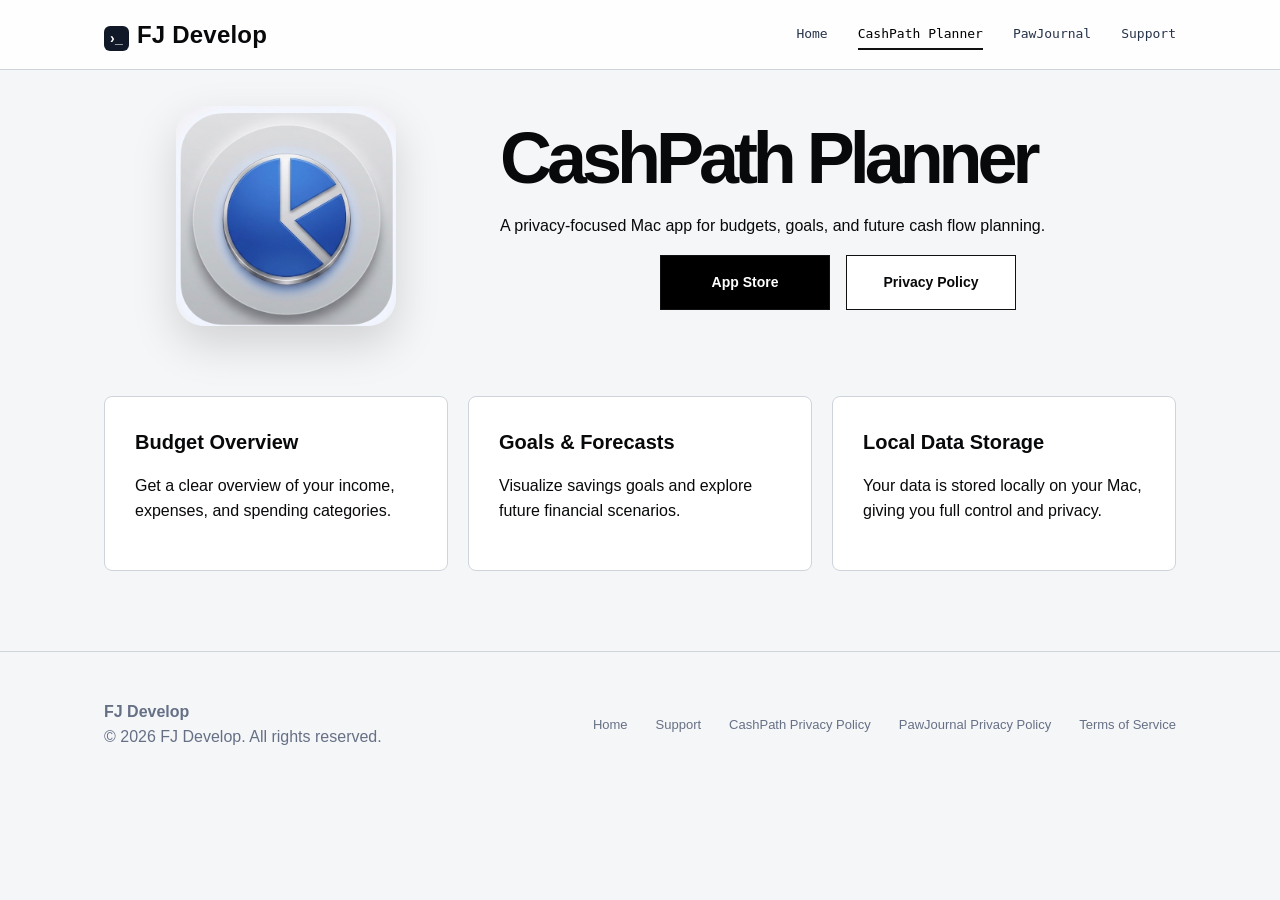
==== cashpath.html @ 4671a80c "Homepage Hjemmeside" ====
<!DOCTYPE html>
<html lang="en">
<head>
<meta charset="UTF-8">
<meta name="viewport" content="width=device-width, initial-scale=1.0">
<title>CashPath Planner | FJ Develop</title>
<meta name="description" content="FJ Develop creates privacy-focused applications with clean, modern design.">
<link rel="stylesheet" href="css/style.css">
<script defer src="js/main.js"></script>
</head>
<body>
<header class="header">
  <nav class="nav">
    <a class="logo" href="index.html"><span class="logo-mark">›_</span>FJ Develop</a>
    <div class="nav-links">
      <a href="index.html" class="">Home</a>
<a href="cashpath.html" class="active">CashPath Planner</a>
<a href="pawjournal.html" class="">PawJournal</a>
<a href="support.html" class="">Support</a>
    </div>
  </nav>
</header>

<main class="container">
<section class="app-detail">
  <div><img class="app-icon" src="assets/cashpath-icon.jpg" alt="CashPath Planner app icon"></div>
  <div>
    <h1>CashPath Planner</h1>
    <p>A privacy-focused Mac app for budgets, goals, and future cash flow planning.</p>
    <div class="actions">
      <a class="button primary" href="#">App Store</a>
      <a class="button" href="privacy-cashpath.html">Privacy Policy</a>
    </div>
  </div>
</section>

<section class="feature-list">
  <div class="feature"><h3>Budget Overview</h3><p>Get a clear overview of your income, expenses, and spending categories.</p></div>
  <div class="feature"><h3>Goals & Forecasts</h3><p>Visualize savings goals and explore future financial scenarios.</p></div>
  <div class="feature"><h3>Local Data Storage</h3><p>Your data is stored locally on your Mac, giving you full control and privacy.</p></div>
</section>
</main>

<footer class="footer">
  <div class="container">
    <div><strong>FJ Develop</strong><br>© 2026 FJ Develop. All rights reserved.</div>
    <div class="footer-links">
      <a href="index.html">Home</a>
      <a href="support.html">Support</a>
      <a href="privacy-cashpath.html">CashPath Privacy Policy</a>
      <a href="privacy-pawjournal.html">PawJournal Privacy Policy</a>
      <a href="terms.html">Terms of Service</a>
    </div>
  </div>
</footer>
</body>
</html>
---- css/style.css ----
:root{
  --bg:#f5f6f8;
  --surface:#ffffff;
  --surface-soft:#eef0f3;
  --text:#08090b;
  --muted:#34445c;
  --line:#cfd4dc;
  --dark:#000;
  --radius:10px;
  --max:1120px;
}
*{box-sizing:border-box}
html{scroll-behavior:smooth}
body{
  margin:0;
  font-family:-apple-system,BlinkMacSystemFont,"SF Pro Display","SF Pro Text",Segoe UI,Roboto,Arial,sans-serif;
  background:var(--bg);
  color:var(--text);
  line-height:1.55;
}
a{color:inherit;text-decoration:none}
img{max-width:100%;display:block}
.header{
  position:sticky;top:0;z-index:20;
  background:rgba(255,255,255,.86);
  backdrop-filter:blur(18px);
  border-bottom:1px solid var(--line);
}
.nav{
  max-width:var(--max);
  margin:auto;
  padding:16px 24px;
  display:flex;
  justify-content:space-between;
  align-items:center;
  gap:24px;
}
.logo{
  font-weight:800;
  font-size:24px;
  letter-spacing:.2px;
}
.logo.small{font-size:15px}
.logo-mark{
  display:inline-grid;
  place-items:center;
  width:25px;height:25px;
  border-radius:6px;
  background:#111827;color:white;
  margin-right:8px;
  font-size:14px;
}
.nav-links{
  display:flex;
  gap:30px;
  align-items:center;
  font-family:ui-monospace,SFMono-Regular,Menlo,Monaco,Consolas,monospace;
  font-size:13px;
}
.nav-links a{color:#263349;border-bottom:2px solid transparent;padding:4px 0}
.nav-links a.active,.nav-links a:hover{border-color:#111;color:#000}
.container{max-width:var(--max);margin:auto;padding:0 24px}
.hero{
  text-align:center;
  padding:84px 24px 92px;
}
.badge{
  display:inline-flex;
  align-items:center;
  gap:8px;
  background:#e9ebef;
  border-radius:999px;
  padding:7px 14px;
  font-family:ui-monospace,SFMono-Regular,Menlo,Monaco,Consolas,monospace;
  font-size:12px;
  color:#111827;
  margin-bottom:24px;
}
.hero h1{
  max-width:760px;
  margin:0 auto 18px;
  font-size:clamp(36px,6vw,62px);
  line-height:1.03;
  letter-spacing:-.06em;
}
.hero p{
  max-width:650px;
  margin:0 auto 38px;
  color:#1f2d45;
  font-size:18px;
}
.actions{display:flex;gap:16px;justify-content:center;flex-wrap:wrap}
.button{
  display:inline-flex;
  justify-content:center;
  align-items:center;
  min-width:170px;
  padding:16px 24px;
  border:1px solid #111;
  font-weight:700;
  font-size:14px;
  background:white;
}
.button.primary{background:#000;color:white}
.section{padding:64px 0}
.app-grid{
  display:grid;
  grid-template-columns:1.15fr .85fr;
  gap:24px;
  margin-bottom:72px;
}
.app-grid.reverse{grid-template-columns:.85fr 1.15fr}
.panel{
  background:var(--surface);
  border:1px solid var(--line);
  border-radius:8px;
  min-height:350px;
}
.app-card{
  padding:46px;
  display:flex;
  flex-direction:column;
  justify-content:center;
}
.app-card h2{
  font-size:34px;
  letter-spacing:-.04em;
  margin:0 0 20px;
}
.app-card p{font-size:17px;color:#1f2d45;max-width:560px}
.tags{display:flex;flex-wrap:wrap;gap:12px;margin:34px 0}
.tag{
  font-family:ui-monospace,SFMono-Regular,Menlo,Monaco,Consolas,monospace;
  font-size:12px;
  background:#eef0f3;
  padding:7px 14px;
}
.mini-links{
  display:flex;gap:24px;flex-wrap:wrap;
  margin-top:28px;
  font-family:ui-monospace,SFMono-Regular,Menlo,Monaco,Consolas,monospace;
  font-size:12px;
}
.mini-links a:hover{text-decoration:underline}
.icon-panel{
  display:grid;
  place-items:center;
  background:#f0f1f4;
}
.app-icon{
  width:170px;
  height:170px;
  object-fit:cover;
  border-radius:28px;
  box-shadow:0 18px 45px rgba(0,0,0,.15);
}
.benefits-wrap{
  background:#f0f1f4;
  padding:72px 0;
}
.center-title{text-align:center;font-size:28px;margin:0 0 42px;letter-spacing:-.03em}
.benefits{
  display:grid;
  grid-template-columns:repeat(3,1fr);
  gap:24px;
}
.benefit{
  background:white;
  border:1px solid var(--line);
  padding:32px;
  min-height:170px;
}
.benefit .ico{font-size:24px}
.benefit h3{font-size:22px;margin:18px 0 8px}
.benefit p{color:#34445c;margin:0}
.cta{
  background:#000;
  color:white;
  border-radius:8px;
  text-align:center;
  padding:62px 28px;
  margin:72px 0;
}
.cta h2{font-size:32px;letter-spacing:-.04em;margin:0 0 14px}
.cta p{max-width:620px;margin:0 auto 28px;color:#f1f5f9}
.email-box{
  display:inline-flex;
  background:white;color:#111;
  padding:14px 34px;
  font-family:ui-monospace,SFMono-Regular,Menlo,Monaco,Consolas,monospace;
}
.footer{
  border-top:1px solid var(--line);
  padding:48px 0;
  color:#667085;
}
.footer .container{
  display:flex;
  justify-content:space-between;
  gap:20px;
  flex-wrap:wrap;
  align-items:center;
}
.footer-links{display:flex;gap:28px;flex-wrap:wrap;font-size:13px}
.footer a:hover{text-decoration:underline}
.page-hero{
  padding:80px 0 42px;
  position:relative;
}
.page-hero h1{
  font-size:clamp(40px,7vw,64px);
  letter-spacing:-.06em;
  margin:0 0 8px;
}
.page-hero p{font-size:20px;color:#34445c;margin:0 0 28px}
.rule{width:95px;height:1px;background:#9ca3af}
.doc-card{
  position:relative;
  background:white;
  border:1px solid var(--line);
  border-radius:8px;
  padding:56px;
  max-width:880px;
  margin-bottom:100px;
  box-shadow:0 10px 25px rgba(15,23,42,.04);
}
.doc-card h2{font-size:24px;margin:42px 0 16px;letter-spacing:-.03em}
.doc-card h2:first-of-type{margin-top:0}
.doc-card p,.doc-card li{font-size:16px;color:#1f2937}
.doc-card ul{padding-left:24px}
.updated{
  font-family:ui-monospace,SFMono-Regular,Menlo,Monaco,Consolas,monospace;
  margin-bottom:42px;
}
.notice{
  margin-top:52px;
  background:#f0f1f4;
  border-left:4px solid #111;
  padding:30px;
  border-radius:4px;
}
.support-grid{
  display:grid;
  grid-template-columns:1fr 1fr;
  gap:28px;
  margin:50px 0;
}
.support-card{
  background:white;
  border:1px solid var(--line);
  border-radius:8px;
  padding:52px;
}
.support-card h2{font-size:34px;margin:0 0 20px;letter-spacing:-.04em}
.tip{
  background:#f0f1f4;
  border:1px solid #d7dce3;
  border-radius:6px;
  padding:20px;
  margin:28px 0;
}
.stats-grid{
  display:grid;
  grid-template-columns:repeat(3,1fr);
  gap:24px;
  margin:30px 0 70px;
}
.stat{
  text-align:center;
  border:1px solid var(--line);
  border-radius:8px;
  padding:34px;
  background:#f8f9fb;
}
.wide-banner{
  min-height:330px;
  border:1px solid var(--line);
  border-radius:8px;
  background:linear-gradient(90deg,#e7e9ec,#fff,#d8dadd);
  display:flex;
  align-items:flex-end;
  padding:56px;
  margin-bottom:90px;
}
.wide-banner h2{font-size:34px;margin:0 0 10px}
.app-detail{
  display:grid;
  grid-template-columns:.7fr 1.3fr;
  gap:32px;
  align-items:center;
  padding:36px 0 70px;
}
.app-detail .app-icon{width:220px;height:220px;margin:auto}
.app-detail h1{
  font-size:clamp(42px,7vw,72px);
  line-height:1;
  letter-spacing:-.07em;
  margin:0 0 20px;
}
.feature-list{
  display:grid;
  grid-template-columns:repeat(3,1fr);
  gap:20px;
  margin-bottom:80px;
}
.feature{
  background:white;border:1px solid var(--line);border-radius:8px;padding:30px;
}
.feature h3{margin:0 0 10px;font-size:20px}
@media(max-width:800px){
  .nav{align-items:flex-start}
  .nav-links{gap:14px;font-size:11px;flex-wrap:wrap;justify-content:flex-end}
  .app-grid,.app-grid.reverse,.support-grid,.stats-grid,.benefits,.feature-list,.app-detail{grid-template-columns:1fr}
  .app-card,.support-card,.doc-card{padding:30px}
  .hero{padding-top:56px}
  .footer .container{align-items:flex-start;flex-direction:column}
}

/* v2 Apple-ready polish */
.footer a[href^='mailto:']{display:none}.privacy-list{margin-top:10px}.doc-card h2{color:#111827}
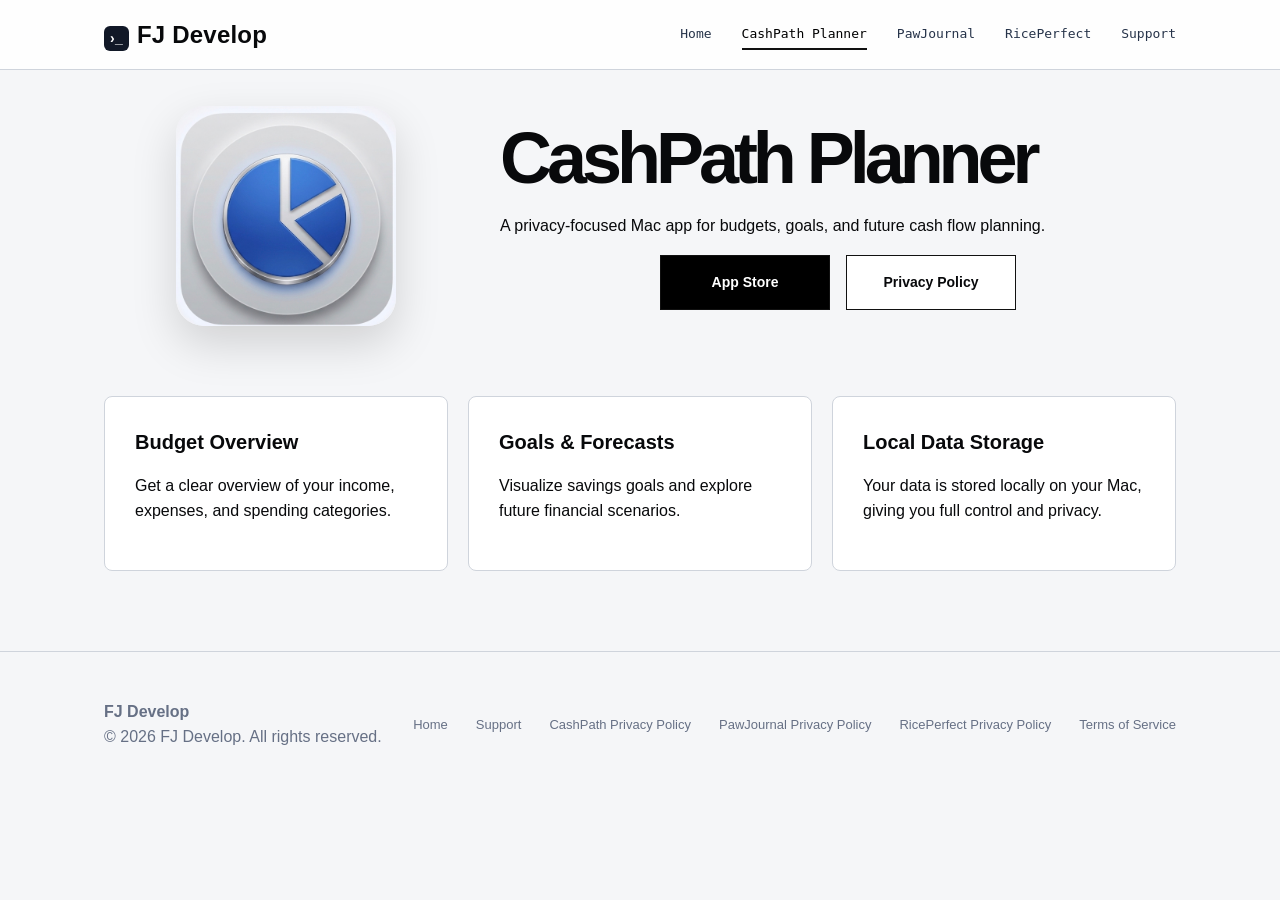
==== commit 1663e373: "ny ny hjemmeside" ====
--- a/cashpath.html
+++ b/cashpath.html
@@ -16,6 +16,7 @@
       <a href="index.html" class="">Home</a>
 <a href="cashpath.html" class="active">CashPath Planner</a>
 <a href="pawjournal.html" class="">PawJournal</a>
+<a href="riceperfect.html" class="">RicePerfect</a>
 <a href="support.html" class="">Support</a>
     </div>
   </nav>
@@ -49,9 +50,10 @@
       <a href="support.html">Support</a>
       <a href="privacy-cashpath.html">CashPath Privacy Policy</a>
       <a href="privacy-pawjournal.html">PawJournal Privacy Policy</a>
+      <a href="privacy-riceperfect.html">RicePerfect Privacy Policy</a>
       <a href="terms.html">Terms of Service</a>
     </div>
   </div>
 </footer>
 </body>
-</html>+</html>
--- a/css/style.css
+++ b/css/style.css
@@ -242,7 +242,7 @@
 }
 .support-grid{
   display:grid;
-  grid-template-columns:1fr 1fr;
+  grid-template-columns:repeat(3,1fr);
   gap:28px;
   margin:50px 0;
 }
@@ -250,9 +250,9 @@
   background:white;
   border:1px solid var(--line);
   border-radius:8px;
-  padding:52px;
-}
-.support-card h2{font-size:34px;margin:0 0 20px;letter-spacing:-.04em}
+  padding:36px;
+}
+.support-card h2{font-size:30px;margin:0 0 20px;letter-spacing:-.04em}
 .tip{
   background:#f0f1f4;
   border:1px solid #d7dce3;
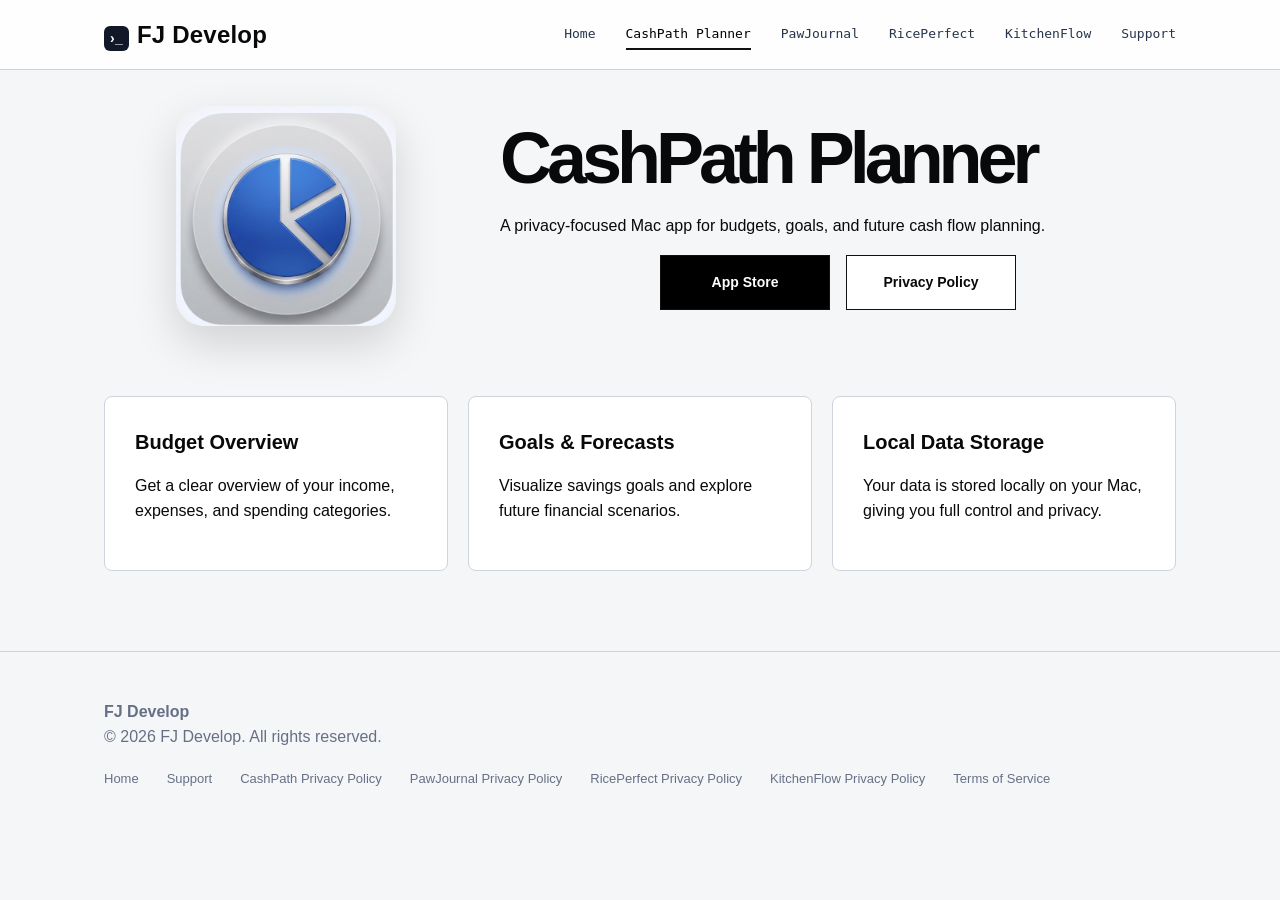
==== commit f0d87176: "Add KitchenFlow to website" ====
--- a/cashpath.html
+++ b/cashpath.html
@@ -17,6 +17,7 @@
 <a href="cashpath.html" class="active">CashPath Planner</a>
 <a href="pawjournal.html" class="">PawJournal</a>
 <a href="riceperfect.html" class="">RicePerfect</a>
+<a href="kitchenflow.html" class="">KitchenFlow</a>
 <a href="support.html" class="">Support</a>
     </div>
   </nav>
@@ -51,6 +52,7 @@
       <a href="privacy-cashpath.html">CashPath Privacy Policy</a>
       <a href="privacy-pawjournal.html">PawJournal Privacy Policy</a>
       <a href="privacy-riceperfect.html">RicePerfect Privacy Policy</a>
+      <a href="privacy-kitchenflow.html">KitchenFlow Privacy Policy</a>
       <a href="terms.html">Terms of Service</a>
     </div>
   </div>
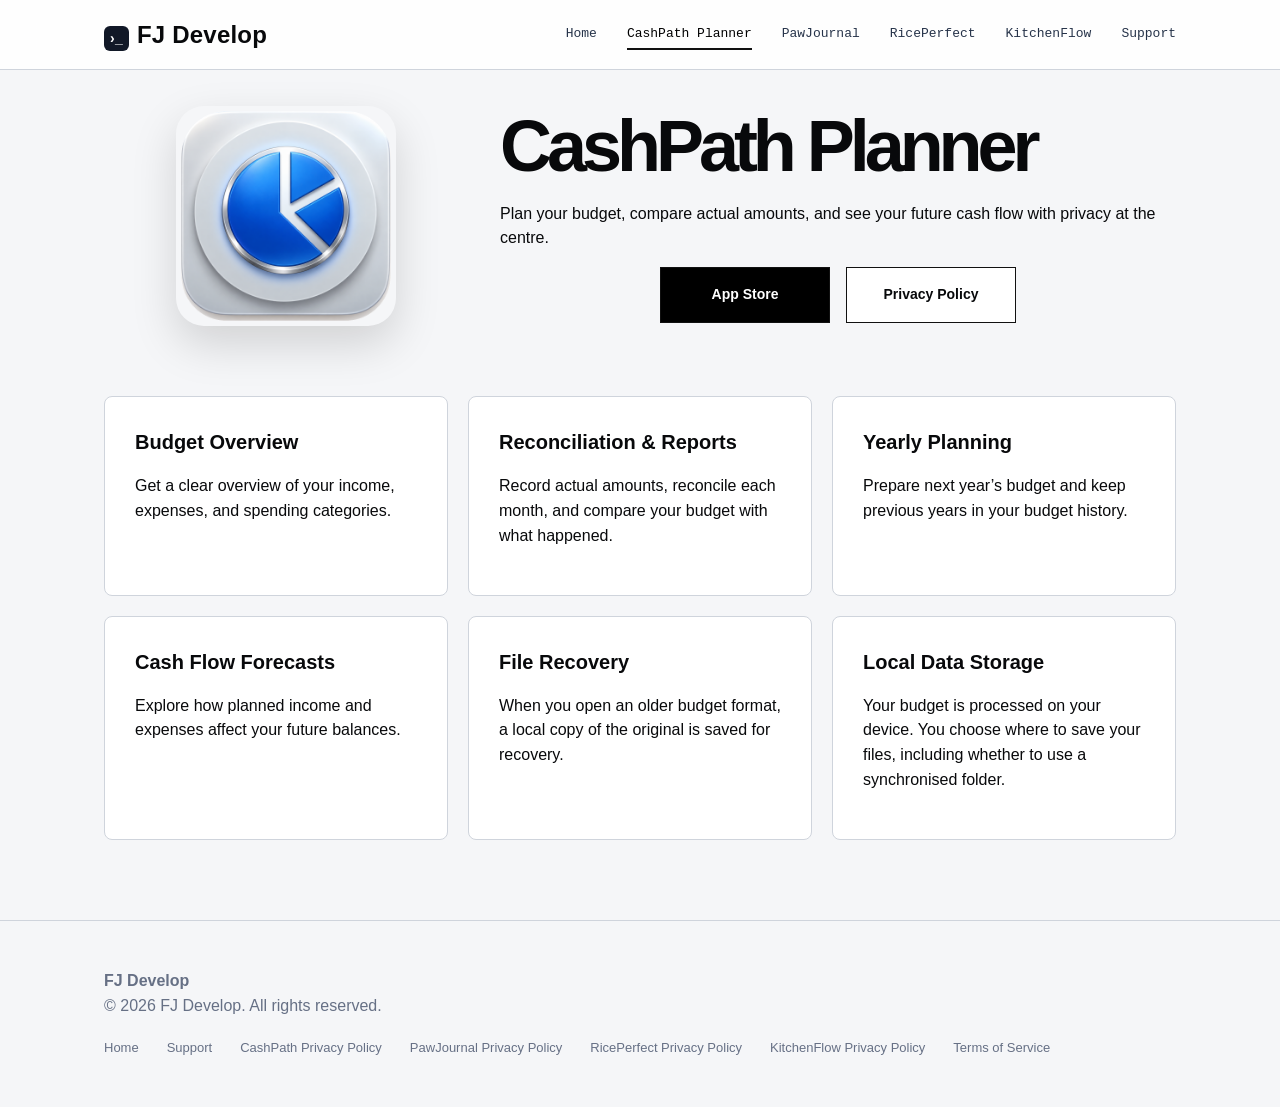
==== commit 04f88f4f: "Update CashPath website privacy details, features and app icon" ====
--- a/cashpath.html
+++ b/cashpath.html
@@ -25,10 +25,10 @@
 
 <main class="container">
 <section class="app-detail">
-  <div><img class="app-icon" src="assets/cashpath-icon.jpg" alt="CashPath Planner app icon"></div>
+  <div><img class="app-icon" src="assets/cashpath-icon-1024.png" alt="CashPath Planner app icon"></div>
   <div>
     <h1>CashPath Planner</h1>
-    <p>A privacy-focused Mac app for budgets, goals, and future cash flow planning.</p>
+    <p>Plan your budget, compare actual amounts, and see your future cash flow with privacy at the centre.</p>
     <div class="actions">
       <a class="button primary" href="#">App Store</a>
       <a class="button" href="privacy-cashpath.html">Privacy Policy</a>
@@ -38,8 +38,11 @@
 
 <section class="feature-list">
   <div class="feature"><h3>Budget Overview</h3><p>Get a clear overview of your income, expenses, and spending categories.</p></div>
-  <div class="feature"><h3>Goals & Forecasts</h3><p>Visualize savings goals and explore future financial scenarios.</p></div>
-  <div class="feature"><h3>Local Data Storage</h3><p>Your data is stored locally on your Mac, giving you full control and privacy.</p></div>
+  <div class="feature"><h3>Reconciliation & Reports</h3><p>Record actual amounts, reconcile each month, and compare your budget with what happened.</p></div>
+  <div class="feature"><h3>Yearly Planning</h3><p>Prepare next year’s budget and keep previous years in your budget history.</p></div>
+  <div class="feature"><h3>Cash Flow Forecasts</h3><p>Explore how planned income and expenses affect your future balances.</p></div>
+  <div class="feature"><h3>File Recovery</h3><p>When you open an older budget format, a local copy of the original is saved for recovery.</p></div>
+  <div class="feature"><h3>Local Data Storage</h3><p>Your budget is processed on your device. You choose where to save your files, including whether to use a synchronised folder.</p></div>
 </section>
 </main>
 
--- a/css/style.css
+++ b/css/style.css
@@ -242,7 +242,7 @@
 }
 .support-grid{
   display:grid;
-  grid-template-columns:repeat(3,1fr);
+  grid-template-columns:repeat(2,1fr);
   gap:28px;
   margin:50px 0;
 }
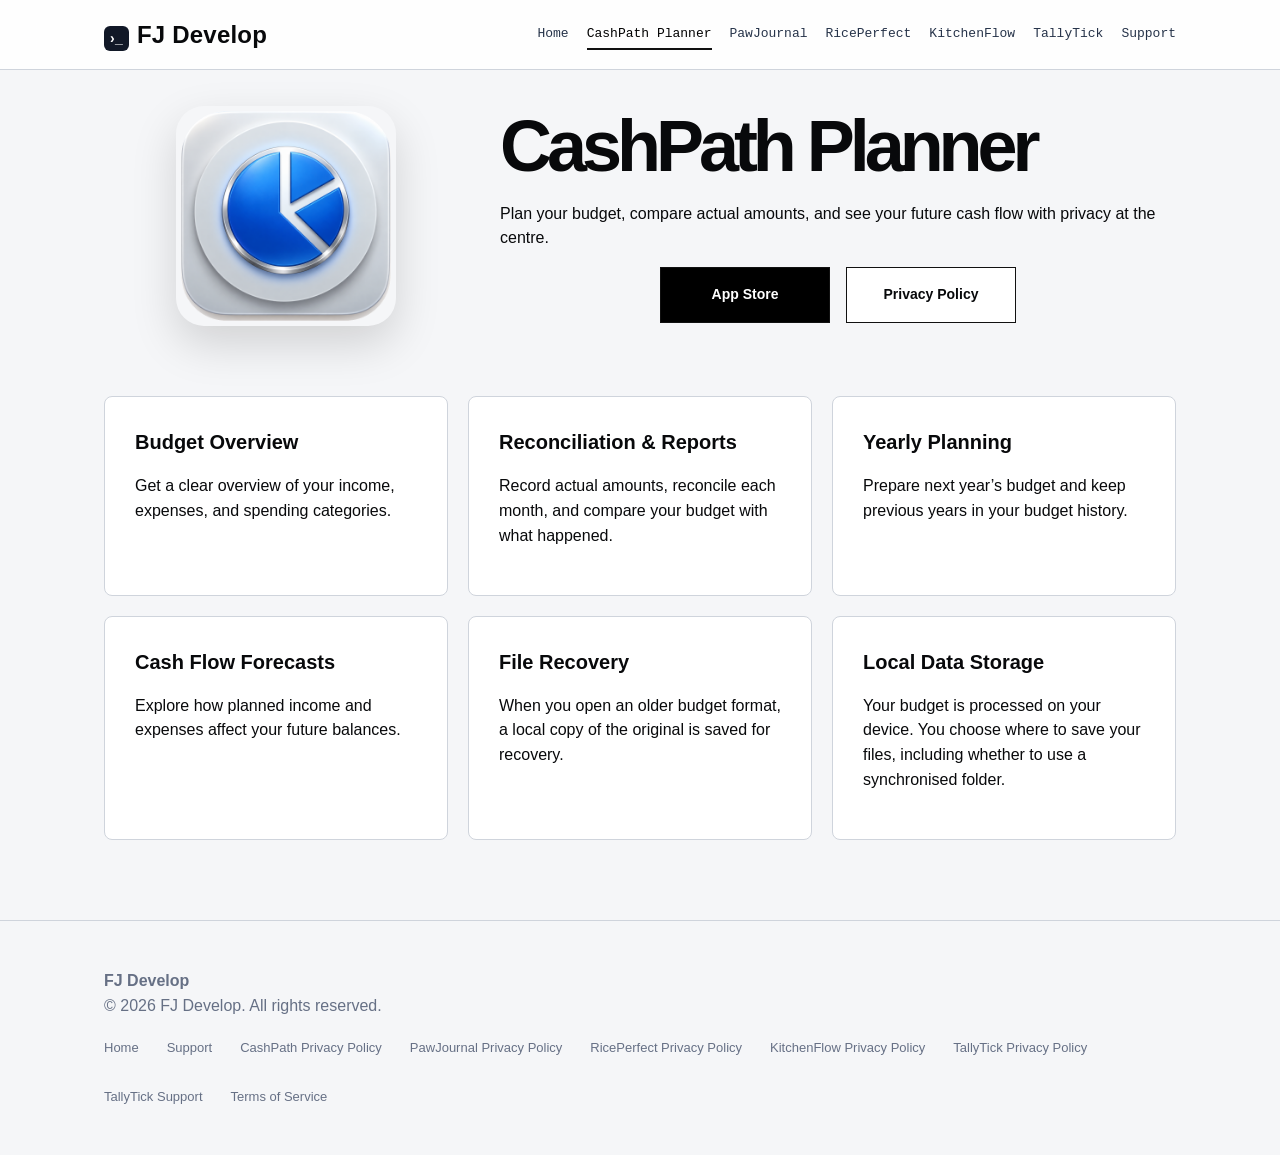
==== commit 1e15b0c5: "Add TallyTick app, privacy policy and support pages" ====
--- a/cashpath.html
+++ b/cashpath.html
@@ -9,8 +9,9 @@
 <script defer src="js/main.js"></script>
 </head>
 <body>
+<a class="skip-link" href="#main">Skip to content</a>
 <header class="header">
-  <nav class="nav">
+  <nav class="nav" aria-label="Main navigation">
     <a class="logo" href="index.html"><span class="logo-mark">›_</span>FJ Develop</a>
     <div class="nav-links">
       <a href="index.html" class="">Home</a>
@@ -18,12 +19,13 @@
 <a href="pawjournal.html" class="">PawJournal</a>
 <a href="riceperfect.html" class="">RicePerfect</a>
 <a href="kitchenflow.html" class="">KitchenFlow</a>
+<a href="tallytick.html">TallyTick</a>
 <a href="support.html" class="">Support</a>
     </div>
   </nav>
 </header>
 
-<main class="container">
+<main id="main" class="container">
 <section class="app-detail">
   <div><img class="app-icon" src="assets/cashpath-icon-1024.png" alt="CashPath Planner app icon"></div>
   <div>
@@ -56,6 +58,8 @@
       <a href="privacy-pawjournal.html">PawJournal Privacy Policy</a>
       <a href="privacy-riceperfect.html">RicePerfect Privacy Policy</a>
       <a href="privacy-kitchenflow.html">KitchenFlow Privacy Policy</a>
+      <a href="privacy-tallytick.html">TallyTick Privacy Policy</a>
+      <a href="support-tallytick.html">TallyTick Support</a>
       <a href="terms.html">Terms of Service</a>
     </div>
   </div>
--- a/css/style.css
+++ b/css/style.css
@@ -319,3 +319,28 @@
 
 /* v2 Apple-ready polish */
 .footer a[href^='mailto:']{display:none}.privacy-list{margin-top:10px}.doc-card h2{color:#111827}
+
+/* TallyTick and shared navigation accessibility */
+a:focus-visible{outline:3px solid #1463df;outline-offset:4px}
+.skip-link{position:fixed;top:8px;left:8px;z-index:100;background:white;padding:12px 20px;transform:translateY(-160%)}
+.skip-link:focus{transform:translateY(0)}
+.nav-links{gap:18px;flex-wrap:wrap;justify-content:flex-end}
+.logo{flex-shrink:0}
+.doc-card a:not(.button){text-decoration:underline;text-underline-offset:3px}
+.feature h2{margin:0 0 10px;font-size:20px}
+.time-example{font-size:clamp(19px,3vw,28px)!important;font-variant-numeric:tabular-nums}
+@media(max-width:600px){
+  .nav{flex-direction:column;gap:10px;padding:12px 20px}
+  .nav-links{justify-content:flex-start;gap:2px 16px;font-size:12px}
+  .nav-links a{min-height:44px;display:inline-flex;align-items:center}
+  .container{padding-left:20px;padding-right:20px}
+  .container.section{padding-left:20px;padding-right:20px}
+  .page-hero{padding-top:36px}
+  .page-hero h1{font-size:38px;overflow-wrap:anywhere}
+  .app-card,.support-card,.doc-card{padding:24px}
+  .icon-panel{min-height:260px}
+  .app-grid{margin-bottom:36px}
+  .doc-card p,.doc-card a{overflow-wrap:anywhere}
+  .wide-banner{padding:24px}
+}
+@media(prefers-reduced-motion:reduce){html{scroll-behavior:auto}}
